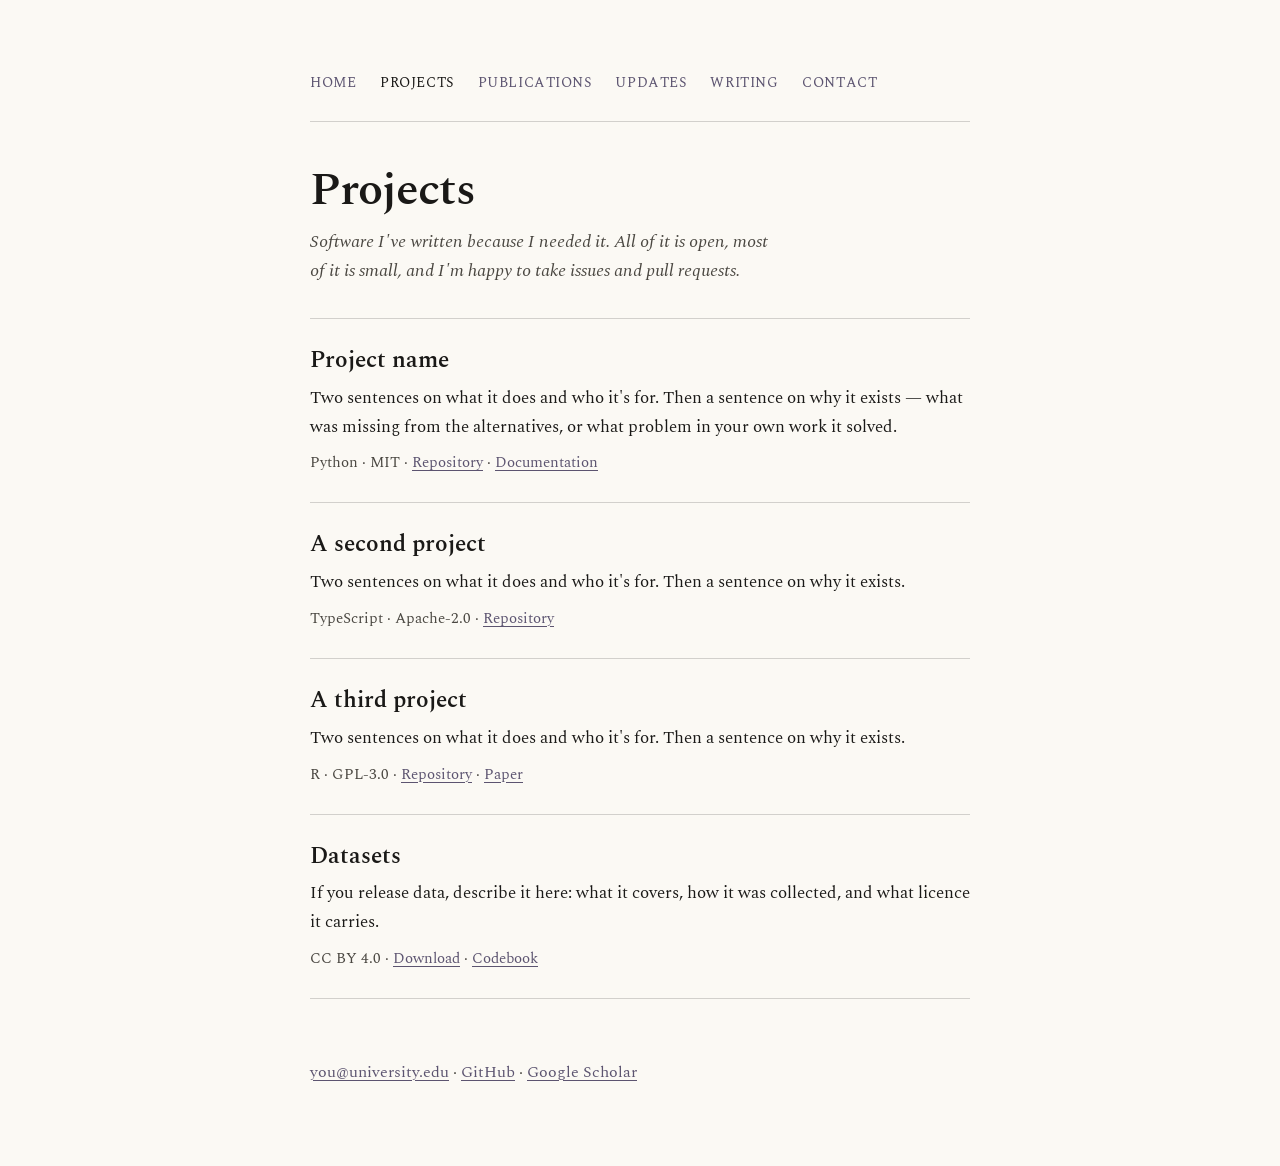
==== projects.html @ a4a7ef3d "Add initial structure and content for personal academic website" ====
<!DOCTYPE html>
<html lang="en">
<head>
<meta charset="utf-8">
<meta name="viewport" content="width=device-width, initial-scale=1">
<title>Projects &mdash; Your Name</title>
<link rel="preconnect" href="https://fonts.googleapis.com">
<link rel="preconnect" href="https://fonts.gstatic.com" crossorigin>
<link rel="stylesheet" href="https://fonts.googleapis.com/css2?family=Spectral:ital,wght@0,300;0,400;0,600;0,700;1,300;1,400&display=swap">
<link rel="stylesheet" href="style.css">
</head>
<body>
<div class="page-wrap">
  <div class="container-page">

    <nav class="nav nav--page" aria-label="Primary">
      <a href="index.html">Home</a>
      <a href="projects.html" class="current">Projects</a>
      <a href="publications.html">Publications</a>
      <a href="updates.html">Updates</a>
      <a href="writing.html">Writing</a>
      <a href="index.html#contact">Contact</a>
    </nav>

    <header class="page-header">
      <h1>Projects</h1>
      <p class="standfirst">Software I've written because I needed it. All of it is open, most of it is small, and I'm happy to take issues and pull requests.</p>
    </header>

    <section class="list">
      <article>
        <h2>Project name</h2>
        <p class="desc">Two sentences on what it does and who it's for. Then a sentence on why it exists &mdash; what was missing from the alternatives, or what problem in your own work it solved.</p>
        <p class="meta">Python &middot; MIT &middot; <a href="#">Repository</a> &middot; <a href="#">Documentation</a></p>
      </article>
      <article>
        <h2>A second project</h2>
        <p class="desc">Two sentences on what it does and who it's for. Then a sentence on why it exists.</p>
        <p class="meta">TypeScript &middot; Apache-2.0 &middot; <a href="#">Repository</a></p>
      </article>
      <article>
        <h2>A third project</h2>
        <p class="desc">Two sentences on what it does and who it's for. Then a sentence on why it exists.</p>
        <p class="meta">R &middot; GPL-3.0 &middot; <a href="#">Repository</a> &middot; <a href="#">Paper</a></p>
      </article>
      <article>
        <h2>Datasets</h2>
        <p class="desc">If you release data, describe it here: what it covers, how it was collected, and what licence it carries.</p>
        <p class="meta">CC BY 4.0 &middot; <a href="#">Download</a> &middot; <a href="#">Codebook</a></p>
      </article>
    </section>

    <footer class="page-footer">
      <p><a href="mailto:you@university.edu">you@university.edu</a> &middot; <a href="https://github.com/username">GitHub</a> &middot; <a href="https://scholar.google.com/">Google Scholar</a></p>
    </footer>

  </div>
</div>
</body>
</html>
---- style.css ----
/* Design tokens */
:root {
  --paper: #fbf9f4;
  --ink: #1a1917;
  --muted: #4a4741;
  --accent: #5c5470;
  --rule: rgba(26, 25, 23, 0.18);
  --selection: rgba(92, 84, 112, 0.18);
}

*, *::before, *::after { box-sizing: border-box; }

html, body { margin: 0; }

body {
  background: var(--paper);
  color: var(--ink);
  font-family: "Spectral", Georgia, serif;
  min-height: 100vh;
}

a {
  color: var(--accent);
  text-decoration: underline;
  text-underline-offset: 3px;
  text-decoration-thickness: 1px;
}
a:hover { color: var(--ink); text-decoration-color: var(--ink); }

::selection { background: var(--selection); }

:focus-visible { outline: 1.5px solid var(--accent); outline-offset: 3px; }

img { max-width: 100%; display: block; }

/* Nav */
.nav {
  display: flex;
  flex-wrap: wrap;
  gap: 24px;
  font-size: 14px;
  letter-spacing: 0.04em;
  text-transform: uppercase;
  border-bottom: 1px solid var(--rule);
}
.nav a { text-decoration: none; color: var(--accent); }
.nav a.current { color: var(--ink); }
.nav--home { padding-bottom: 18px; margin-bottom: 24px; }
.nav--page { padding-bottom: 28px; }

/* Banner (home only) */
.banner {
  height: 28vh;
  min-height: 200px;
  border-bottom: 1px solid var(--rule);
  overflow: hidden;
}
.banner img { width: 100%; height: 100%; object-fit: cover; }

/* Containers */
.container-home {
  max-width: 1080px;
  margin: 0 auto;
  padding: 0 clamp(16px, 3vw, 28px) 64px;
}
.page-wrap {
  padding: clamp(28px, 6vw, 72px) clamp(20px, 5vw, 40px) 64px;
}
.container-page { max-width: 660px; margin: 0 auto; }

/* Home: intro row */
.intro {
  display: flex;
  flex-wrap: wrap;
  gap: clamp(28px, 4.5vw, 52px);
  padding: 28px 0 40px;
}
.intro-left {
  flex: 0 0 240px;
  max-width: 100%;
  display: flex;
  flex-direction: column;
  gap: 14px;
}
.portrait-frame { width: 240px; max-width: 100%; height: 300px; overflow: hidden; }
.portrait-frame img { width: 100%; height: 100%; object-fit: cover; filter: grayscale(1); }
.contact-mini { margin: 0; font-size: 15px; line-height: 1.6; color: var(--muted); }
.intro-right { flex: 1 1 380px; min-width: 0; }

.name {
  font-size: clamp(36px, 5.5vw, 54px);
  font-weight: 600;
  line-height: 1.02;
  letter-spacing: -0.02em;
  margin: 0 0 12px;
}
.role {
  margin: 0 0 26px;
  font-size: 18px;
  font-style: italic;
  color: var(--muted);
  line-height: 1.5;
}
.letter p { font-size: 17px; line-height: 1.75; margin: 0 0 18px; text-wrap: pretty; }
.letter p:last-child { margin-bottom: 0; }
.letter p.lede { font-size: 19px; line-height: 1.65; margin-bottom: 20px; }

/* Sections with top rule (Currently, etc.) */
.section { padding: 36px 0 0; border-top: 1px solid var(--rule); margin-top: 36px; }
.section-label {
  font-size: 14px;
  font-weight: 600;
  letter-spacing: 0.08em;
  text-transform: uppercase;
  margin: 0 0 20px;
  color: var(--muted);
}
.currently { margin: 0; display: flex; flex-direction: column; gap: 18px; }
.currently-item { display: grid; grid-template-columns: minmax(0, 1fr); gap: 4px; }
.currently dt { font-size: 18px; font-weight: 600; }
.currently dd { margin: 0; font-size: 16px; line-height: 1.6; color: var(--muted); }

/* Home contact footer */
.contact-footer {
  padding: 36px 0 0;
  border-top: 1px solid var(--rule);
  margin-top: 36px;
  display: grid;
  grid-template-columns: repeat(auto-fit, minmax(180px, 1fr));
  gap: 24px;
}
.contact-footer h2 {
  font-size: 14px;
  font-weight: 600;
  letter-spacing: 0.08em;
  text-transform: uppercase;
  margin: 0 0 12px;
  color: var(--muted);
}
.contact-footer p { margin: 0; font-size: 16px; line-height: 1.7; }

/* Subpage header */
.page-header { padding: 44px 0 32px; }
.page-header h1 {
  font-size: clamp(34px, 5.5vw, 46px);
  font-weight: 600;
  line-height: 1.05;
  letter-spacing: -0.02em;
  margin: 0 0 14px;
}
.standfirst {
  margin: 0;
  font-size: 18px;
  font-style: italic;
  color: var(--muted);
  line-height: 1.6;
  max-width: 52ch;
}

/* Projects / generic article list */
.list { display: flex; flex-direction: column; }
.list article { border-top: 1px solid var(--rule); padding: 28px 0; }
.list article:last-child { border-bottom: 1px solid var(--rule); }
.list h2 { font-size: 23px; font-weight: 600; margin: 0 0 8px; line-height: 1.25; }
.list .desc { margin: 0 0 10px; font-size: 17px; line-height: 1.7; text-wrap: pretty; }
.list .meta { margin: 0; font-size: 15px; color: var(--muted); }

/* Publications */
.pub-year { border-top: 1px solid var(--rule); padding-top: 28px; }
.pub-year + .pub-year { margin-top: 36px; }
.pub-year h2 {
  font-size: 14px;
  font-weight: 600;
  letter-spacing: 0.08em;
  text-transform: uppercase;
  margin: 0 0 20px;
  color: var(--muted);
}
.pub-list { list-style: none; padding: 0; margin: 0; display: flex; flex-direction: column; gap: 26px; }
.pub-list h3 { margin: 0 0 4px; font-size: 19px; line-height: 1.4; font-weight: 600; text-wrap: pretty; }
.pub-list .citation { margin: 0 0 6px; font-size: 16px; line-height: 1.6; color: var(--muted); }
.pub-list .links { margin: 0; font-size: 15px; display: flex; gap: 16px; flex-wrap: wrap; }

/* Updates */
.updates article {
  border-top: 1px solid var(--rule);
  padding: 22px 0;
  display: flex;
  flex-wrap: wrap;
  gap: 8px 28px;
}
.updates article:last-child { border-bottom: 1px solid var(--rule); }
.updates .date {
  margin: 0;
  flex: 0 0 96px;
  font-size: 14px;
  letter-spacing: 0.06em;
  text-transform: uppercase;
  color: var(--muted);
  padding-top: 4px;
}
.updates .entry { margin: 0; flex: 1 1 320px; min-width: 0; font-size: 17px; line-height: 1.7; text-wrap: pretty; }

/* Writing */
.writing article { border-top: 1px solid var(--rule); padding: 26px 0; }
.writing article:last-child { border-bottom: 1px solid var(--rule); }
.writing .kicker {
  margin: 0 0 6px;
  font-size: 14px;
  letter-spacing: 0.06em;
  text-transform: uppercase;
  color: var(--muted);
}
.writing h2 { font-size: 23px; font-weight: 600; margin: 0 0 8px; line-height: 1.25; }
.writing h2 a { color: inherit; text-decoration: none; }
.writing .standfirst-item { margin: 0; font-size: 17px; line-height: 1.7; text-wrap: pretty; }

/* Subpage footers */
.page-footer { padding-top: 28px; margin-top: 16px; font-size: 16px; line-height: 1.7; color: var(--muted); }
.page-footer--bordered { border-top: 1px solid var(--rule); margin-top: 44px; }
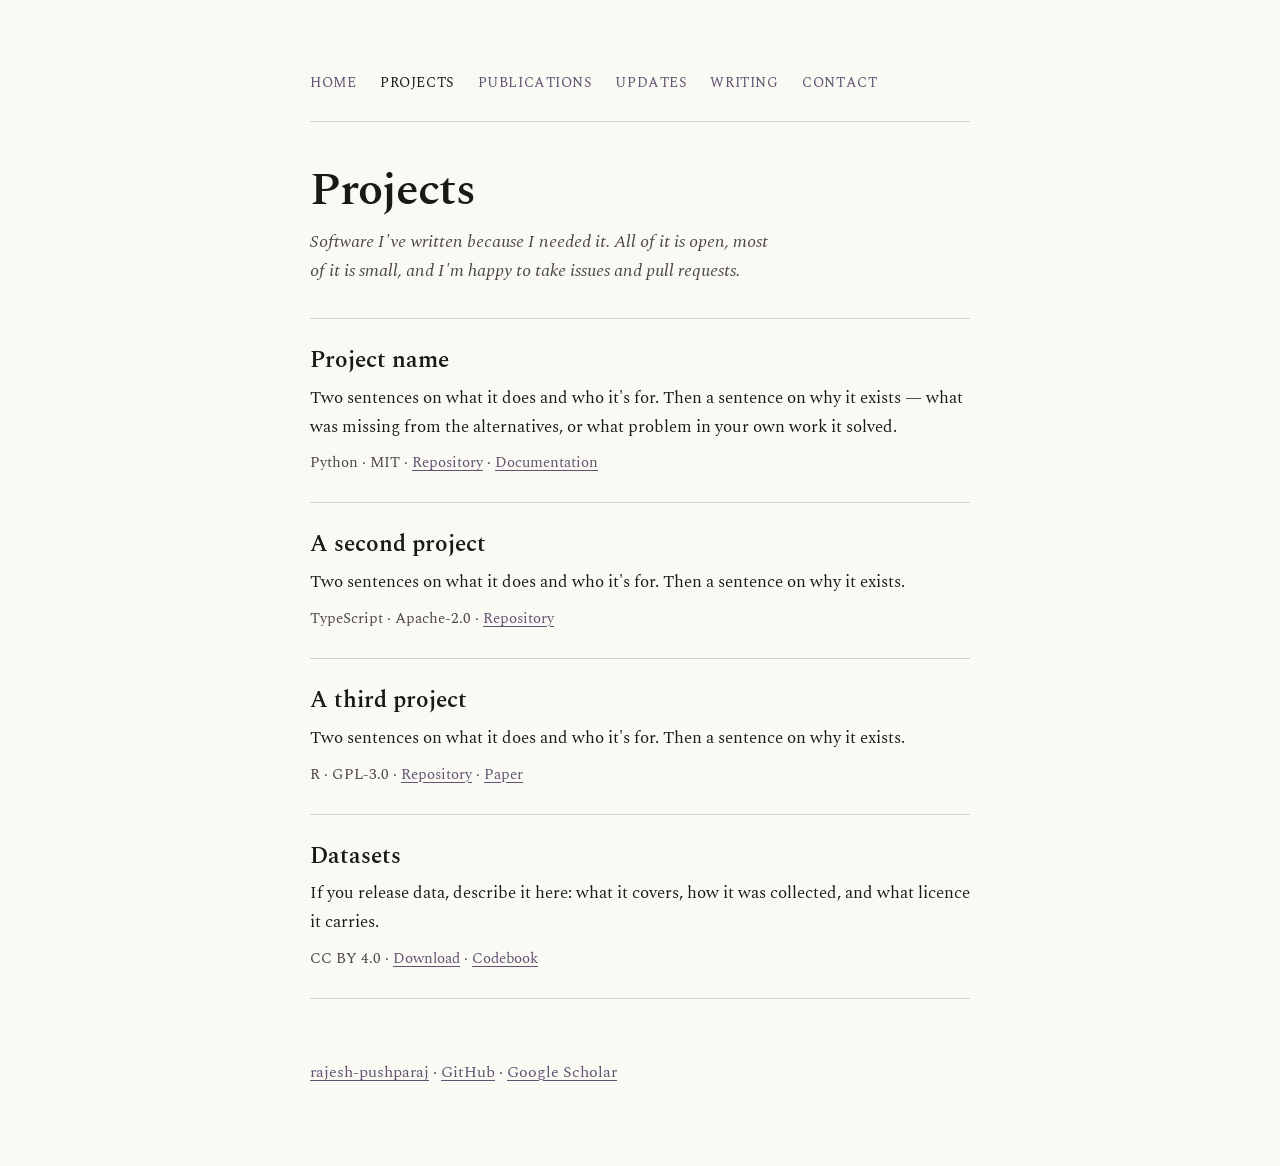
==== commit 4e9a5d1f: "Update footer email address to reflect current contact information" ====
--- a/projects.html
+++ b/projects.html
@@ -51,7 +51,7 @@
     </section>
 
     <footer class="page-footer">
-      <p><a href="mailto:you@university.edu">you@university.edu</a> &middot; <a href="https://github.com/username">GitHub</a> &middot; <a href="https://scholar.google.com/">Google Scholar</a></p>
+      <p><a href="mailto:rajeshpushparaj01@gmail.com">rajesh-pushparaj</a> &middot; <a href="https://github.com/username">GitHub</a> &middot; <a href="https://scholar.google.com/">Google Scholar</a></p>
     </footer>
 
   </div>
--- a/style.css
+++ b/style.css
@@ -48,14 +48,16 @@
 .nav--home { padding-bottom: 18px; margin-bottom: 24px; }
 .nav--page { padding-bottom: 28px; }
 
-/* Banner (home only) */
+/* Banner (home only) - capped height, cropped from the top so the rover
+   at the bottom of the frame stays visible. */
 .banner {
-  height: 28vh;
-  min-height: 200px;
+  width: 100%;
+  aspect-ratio: 1720 / 606;
+  max-height: min(46vh, 554px);
   border-bottom: 1px solid var(--rule);
   overflow: hidden;
 }
-.banner img { width: 100%; height: 100%; object-fit: cover; }
+.banner img { width: 100%; height: 100%; object-fit: cover; object-position: center bottom; }
 
 /* Containers */
 .container-home {
